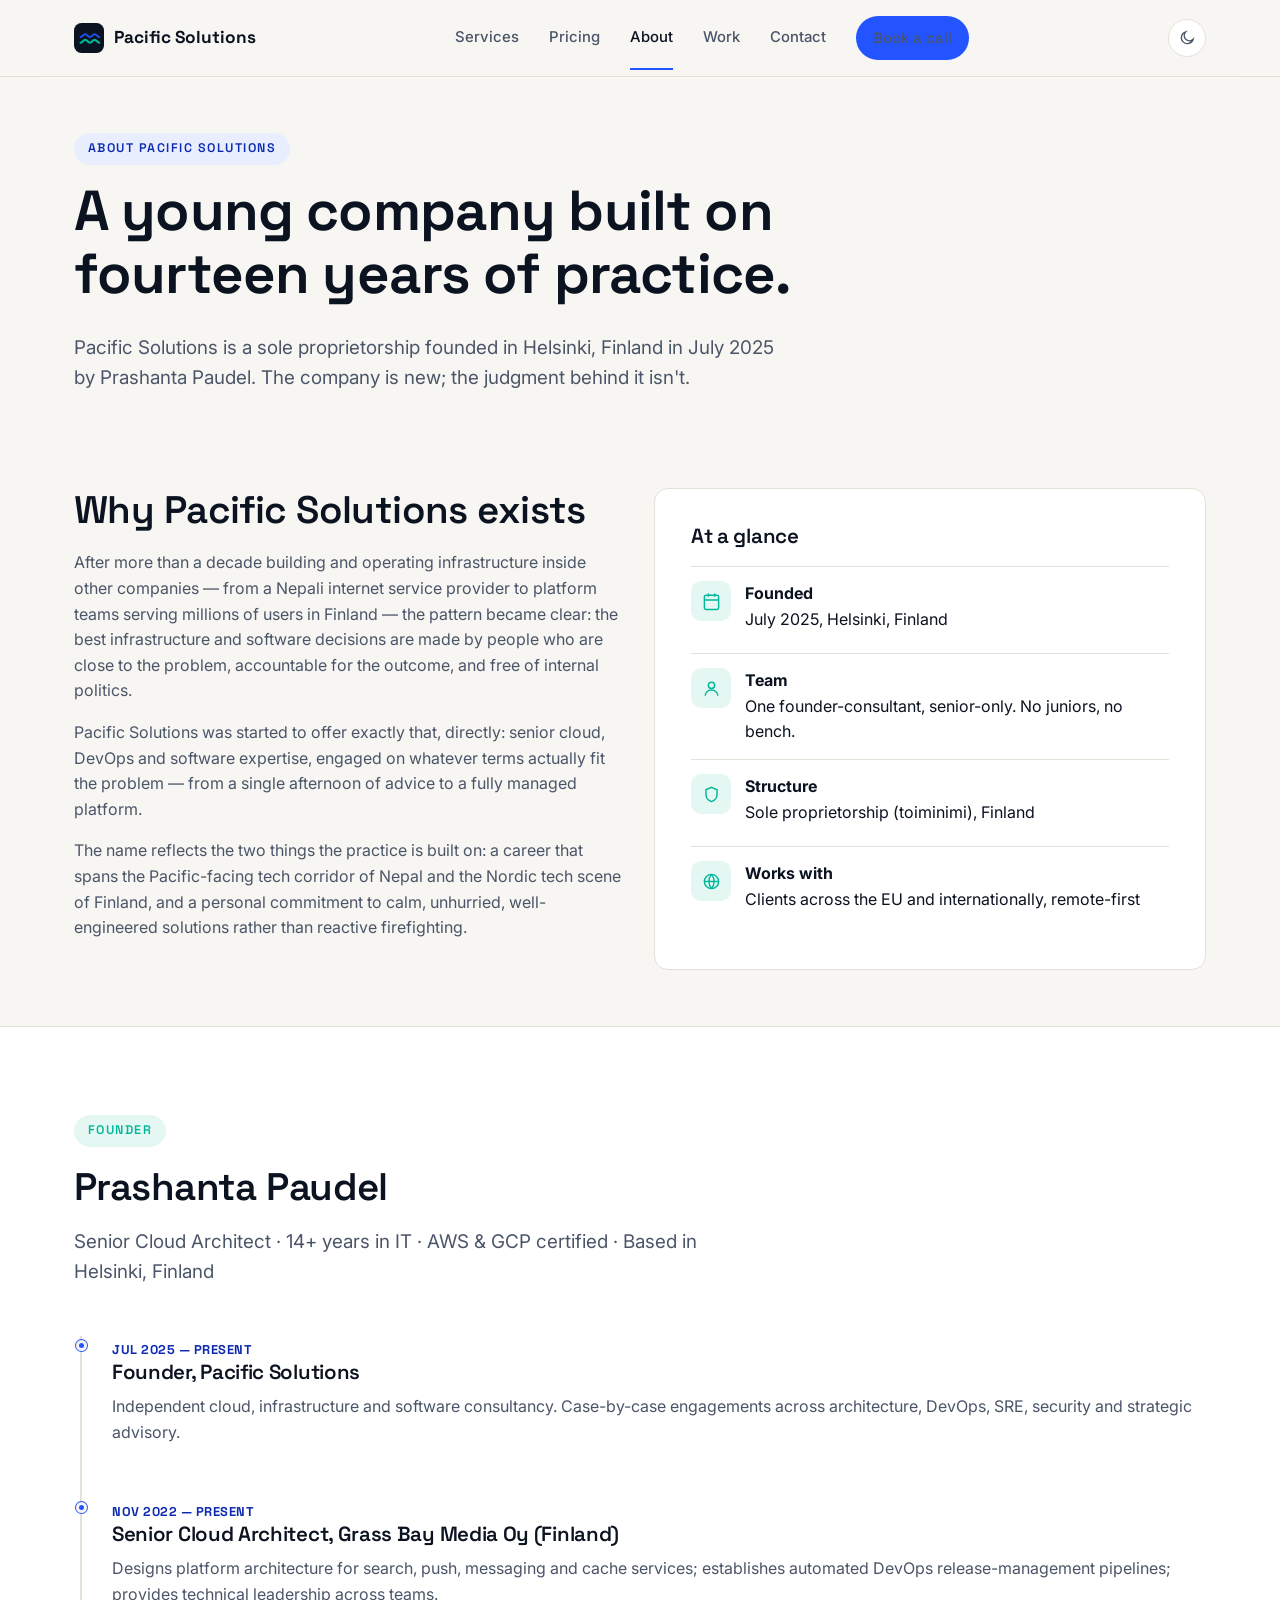
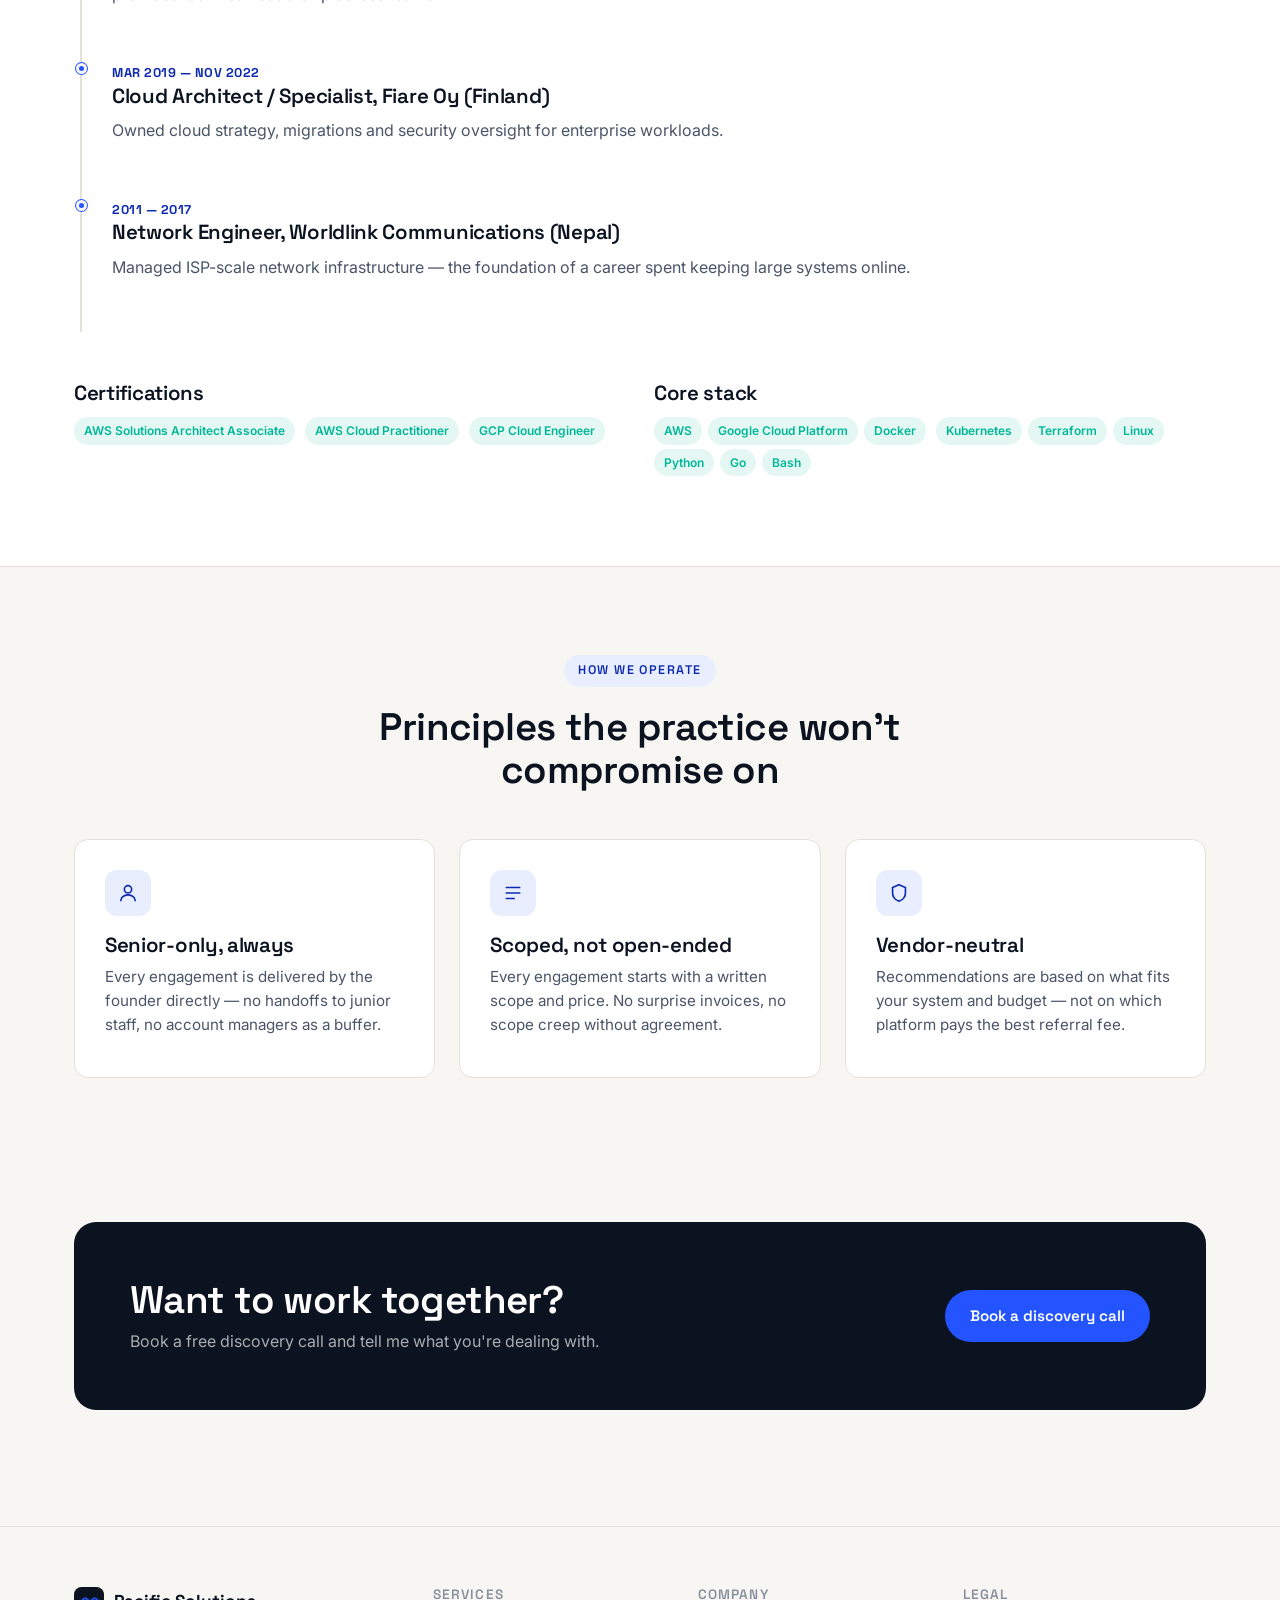
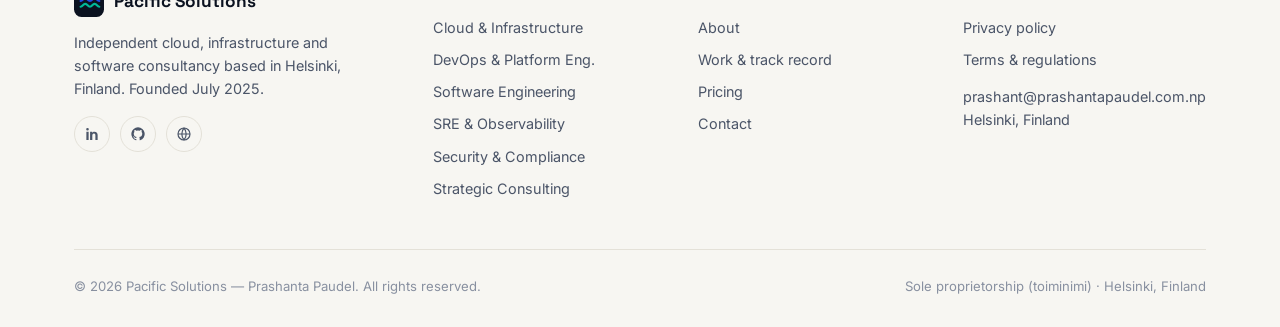
==== about.html @ 5c93bbb2 "Initial commit: Pacific Solutions consulting website Static site for Pacific Solutions (cloud, infra" ====
<!doctype html>
<html lang="en">
<head>
<meta charset="UTF-8">
<meta name="viewport" content="width=device-width, initial-scale=1, viewport-fit=cover">
<title>About — Pacific Solutions</title>
<meta name="description" content="Pacific Solutions is a Helsinki-based cloud, infrastructure and software consultancy founded in July 2025 by Prashanta Paudel, a Senior Cloud Architect with 14+ years of experience.">
<link rel="icon" type="image/svg+xml" href="assets/favicon.svg">
<link rel="preconnect" href="https://fonts.googleapis.com">
<link rel="preconnect" href="https://fonts.gstatic.com" crossorigin>
<link href="https://fonts.googleapis.com/css2?family=Space+Grotesk:wght@500;600;700&family=Inter:wght@400;500;600;700&display=swap" rel="stylesheet">
<link rel="stylesheet" href="css/style.css">
</head>
<body>

<header class="site">
  <nav class="nav">
    <a href="index.html" class="brand">
      <svg viewBox="0 0 32 32" fill="none"><rect width="32" height="32" rx="8" fill="#0B1220"/><path d="M7 21c2.5 0 2.5-3 5-3s2.5 3 5 3 2.5-3 5-3 2.5 3 5 3" stroke="#00B899" stroke-width="2.2" fill="none" stroke-linecap="round"/><path d="M7 15c2.5 0 2.5-3 5-3s2.5 3 5 3 2.5-3 5-3 2.5 3 5 3" stroke="#2454FF" stroke-width="2.2" fill="none" stroke-linecap="round" opacity="0.9"/></svg>
      Pacific Solutions
    </a>
    <div class="nav-links" id="navLinks">
      <a href="services.html">Services</a>
      <a href="pricing.html">Pricing</a>
      <a href="about.html" class="active">About</a>
      <a href="work.html">Work</a>
      <a href="contact.html">Contact</a>
      <a href="contact.html" class="btn btn-accent btn-sm">Book a call</a>
    </div>
    <div class="nav-right">
      <button class="theme-toggle" aria-label="Toggle theme"></button>
      <button class="menu-btn" aria-label="Open menu"><svg viewBox="0 0 24 24" fill="none" stroke="currentColor" stroke-width="2"><path d="M3 6h18M3 12h18M3 18h18"/></svg></button>
    </div>
  </nav>
</header>

<main>
  <section class="page-hero">
    <div class="container">
      <span class="eyebrow">About Pacific Solutions</span>
      <h1 style="max-width:20ch;">A young company built on fourteen years of practice.</h1>
      <p class="lede">Pacific Solutions is a sole proprietorship founded in Helsinki, Finland in July 2025 by Prashanta Paudel. The company is new; the judgment behind it isn't.</p>
    </div>
  </section>

  <section class="tight">
    <div class="container grid-2">
      <div class="reveal">
        <h2>Why Pacific Solutions exists</h2>
        <p>After more than a decade building and operating infrastructure inside other companies — from a Nepali internet service provider to platform teams serving millions of users in Finland — the pattern became clear: the best infrastructure and software decisions are made by people who are close to the problem, accountable for the outcome, and free of internal politics.</p>
        <p>Pacific Solutions was started to offer exactly that, directly: senior cloud, DevOps and software expertise, engaged on whatever terms actually fit the problem — from a single afternoon of advice to a fully managed platform.</p>
        <p>The name reflects the two things the practice is built on: a career that spans the Pacific-facing tech corridor of Nepal and the Nordic tech scene of Finland, and a personal commitment to calm, unhurried, well-engineered solutions rather than reactive firefighting.</p>
      </div>
      <div class="reveal">
        <div class="card" style="padding:36px;">
          <h3 style="margin-bottom:18px;">At a glance</h3>
          <div class="contact-row">
            <div class="icon"><svg viewBox="0 0 24 24" fill="none" stroke="currentColor" stroke-width="1.8"><rect x="3" y="4" width="18" height="18" rx="2"/><path d="M16 2v4M8 2v4M3 10h18"/></svg></div>
            <div><strong style="color:var(--ink);">Founded</strong><br>July 2025, Helsinki, Finland</div>
          </div>
          <div class="contact-row">
            <div class="icon"><svg viewBox="0 0 24 24" fill="none" stroke="currentColor" stroke-width="1.8"><circle cx="12" cy="8" r="4"/><path d="M4 21c0-4 3.6-7 8-7s8 3 8 7"/></svg></div>
            <div><strong style="color:var(--ink);">Team</strong><br>One founder-consultant, senior-only. No juniors, no bench.</div>
          </div>
          <div class="contact-row">
            <div class="icon"><svg viewBox="0 0 24 24" fill="none" stroke="currentColor" stroke-width="1.8"><path d="M12 3l7 3v6c0 4.5-3 7.5-7 9-4-1.5-7-4.5-7-9V6l7-3Z"/></svg></div>
            <div><strong style="color:var(--ink);">Structure</strong><br>Sole proprietorship (toiminimi), Finland</div>
          </div>
          <div class="contact-row">
            <div class="icon"><svg viewBox="0 0 24 24" fill="none" stroke="currentColor" stroke-width="1.8"><circle cx="12" cy="12" r="9"/><path d="M3 12h18M12 3a14 14 0 0 1 0 18M12 3a14 14 0 0 0 0 18"/></svg></div>
            <div><strong style="color:var(--ink);">Works with</strong><br>Clients across the EU and internationally, remote-first</div>
          </div>
        </div>
      </div>
    </div>
  </section>

  <section style="background:var(--bg-alt); border-top:1px solid var(--border); border-bottom:1px solid var(--border);">
    <div class="container">
      <div class="section-head reveal">
        <span class="eyebrow teal">Founder</span>
        <h2>Prashanta Paudel</h2>
        <p class="lede">Senior Cloud Architect · 14+ years in IT · AWS &amp; GCP certified · Based in Helsinki, Finland</p>
      </div>
      <div class="timeline reveal">
        <div class="item">
          <span class="date">JUL 2025 — PRESENT</span>
          <h3>Founder, Pacific Solutions</h3>
          <p>Independent cloud, infrastructure and software consultancy. Case-by-case engagements across architecture, DevOps, SRE, security and strategic advisory.</p>
        </div>
        <div class="item">
          <span class="date">NOV 2022 — PRESENT</span>
          <h3>Senior Cloud Architect, Grass Bay Media Oy (Finland)</h3>
          <p>Designs platform architecture for search, push, messaging and cache services; establishes automated DevOps release-management pipelines; provides technical leadership across teams.</p>
        </div>
        <div class="item">
          <span class="date">MAR 2019 — NOV 2022</span>
          <h3>Cloud Architect / Specialist, Fiare Oy (Finland)</h3>
          <p>Owned cloud strategy, migrations and security oversight for enterprise workloads.</p>
        </div>
        <div class="item">
          <span class="date">2011 — 2017</span>
          <h3>Network Engineer, Worldlink Communications (Nepal)</h3>
          <p>Managed ISP-scale network infrastructure — the foundation of a career spent keeping large systems online.</p>
        </div>
      </div>

      <div class="grid-2 reveal" style="margin-top:50px; align-items:start;">
        <div>
          <h3>Certifications</h3>
          <div class="tag">AWS Solutions Architect Associate</div>
          <div class="tag">AWS Cloud Practitioner</div>
          <div class="tag">GCP Cloud Engineer</div>
        </div>
        <div>
          <h3>Core stack</h3>
          <div class="tag">AWS</div><div class="tag">Google Cloud Platform</div><div class="tag">Docker</div>
          <div class="tag">Kubernetes</div><div class="tag">Terraform</div><div class="tag">Linux</div>
          <div class="tag">Python</div><div class="tag">Go</div><div class="tag">Bash</div>
        </div>
      </div>
    </div>
  </section>

  <section>
    <div class="container">
      <div class="section-head center reveal" style="margin-left:auto; margin-right:auto;">
        <span class="eyebrow">How we operate</span>
        <h2>Principles the practice won't compromise on</h2>
      </div>
      <div class="grid-3">
        <div class="card reveal">
          <div class="icon"><svg viewBox="0 0 24 24" fill="none" stroke="currentColor" stroke-width="1.8"><circle cx="12" cy="8" r="4"/><path d="M4 21c0-4 3.6-7 8-7s8 3 8 7"/></svg></div>
          <h3>Senior-only, always</h3>
          <p>Every engagement is delivered by the founder directly — no handoffs to junior staff, no account managers as a buffer.</p>
        </div>
        <div class="card reveal">
          <div class="icon"><svg viewBox="0 0 24 24" fill="none" stroke="currentColor" stroke-width="1.8"><path d="M4 12h16M4 6h16M4 18h10"/></svg></div>
          <h3>Scoped, not open-ended</h3>
          <p>Every engagement starts with a written scope and price. No surprise invoices, no scope creep without agreement.</p>
        </div>
        <div class="card reveal">
          <div class="icon"><svg viewBox="0 0 24 24" fill="none" stroke="currentColor" stroke-width="1.8"><path d="M12 3l7 3v6c0 4.5-3 7.5-7 9-4-1.5-7-4.5-7-9V6l7-3Z"/></svg></div>
          <h3>Vendor-neutral</h3>
          <p>Recommendations are based on what fits your system and budget — not on which platform pays the best referral fee.</p>
        </div>
      </div>
    </div>
  </section>

  <section class="tight">
    <div class="container">
      <div class="cta-band reveal">
        <div>
          <h2>Want to work together?</h2>
          <p>Book a free discovery call and tell me what you're dealing with.</p>
        </div>
        <a href="contact.html" class="btn btn-accent">Book a discovery call</a>
      </div>
    </div>
  </section>
</main>

<footer class="site">
  <div class="container">
    <div class="footer-grid">
      <div>
        <div class="brand">
          <svg viewBox="0 0 32 32" fill="none"><rect width="32" height="32" rx="8" fill="#0B1220"/><path d="M7 21c2.5 0 2.5-3 5-3s2.5 3 5 3 2.5-3 5-3 2.5 3 5 3" stroke="#00B899" stroke-width="2.2" fill="none" stroke-linecap="round"/><path d="M7 15c2.5 0 2.5-3 5-3s2.5 3 5 3 2.5-3 5-3 2.5 3 5 3" stroke="#2454FF" stroke-width="2.2" fill="none" stroke-linecap="round" opacity="0.9"/></svg>
          Pacific Solutions
        </div>
        <p style="margin-top:14px; max-width:300px;">Independent cloud, infrastructure and software consultancy based in Helsinki, Finland. Founded July 2025.</p>
        <div class="socials" style="margin-top:16px;">
          <a href="https://www.linkedin.com/in/prashantapaudel" target="_blank" rel="noopener" aria-label="LinkedIn"><svg viewBox="0 0 24 24" fill="currentColor"><path d="M6.94 8.5H3.56V21h3.38V8.5ZM5.25 3a1.96 1.96 0 1 0 0 3.92A1.96 1.96 0 0 0 5.25 3ZM20.44 21h-3.37v-6.4c0-1.53-.03-3.49-2.13-3.49-2.13 0-2.46 1.66-2.46 3.38V21H9.11V8.5h3.24v1.71h.05c.45-.85 1.55-1.75 3.2-1.75 3.42 0 4.85 2.25 4.85 5.15V21Z"/></svg></a>
          <a href="https://github.com/pacificpaudel" target="_blank" rel="noopener" aria-label="GitHub"><svg viewBox="0 0 24 24" fill="currentColor"><path d="M12 2a10 10 0 0 0-3.16 19.5c.5.1.68-.22.68-.48v-1.7c-2.78.6-3.37-1.34-3.37-1.34-.46-1.15-1.11-1.46-1.11-1.46-.9-.62.07-.6.07-.6 1 .07 1.53 1.03 1.53 1.03.9 1.52 2.34 1.08 2.91.83.09-.65.35-1.08.63-1.33-2.22-.25-4.56-1.11-4.56-4.94 0-1.09.39-1.98 1.03-2.68-.1-.25-.45-1.27.1-2.65 0 0 .84-.27 2.75 1.02a9.5 9.5 0 0 1 5 0c1.91-1.3 2.75-1.02 2.75-1.02.55 1.38.2 2.4.1 2.65.64.7 1.03 1.59 1.03 2.68 0 3.84-2.34 4.68-4.57 4.93.36.31.68.92.68 1.85v2.74c0 .27.18.58.69.48A10 10 0 0 0 12 2Z"/></svg></a>
          <a href="https://prashantapaudel.com.np" target="_blank" rel="noopener" aria-label="Personal website"><svg viewBox="0 0 24 24" fill="none" stroke="currentColor" stroke-width="1.8"><circle cx="12" cy="12" r="9"/><path d="M3 12h18M12 3a14 14 0 0 1 0 18M12 3a14 14 0 0 0 0 18"/></svg></a>
        </div>
      </div>
      <div>
        <h4>Services</h4>
        <a href="services.html#cloud-infrastructure">Cloud &amp; Infrastructure</a>
        <a href="services.html#devops-platform">DevOps &amp; Platform Eng.</a>
        <a href="services.html#software-engineering">Software Engineering</a>
        <a href="services.html#sre-observability">SRE &amp; Observability</a>
        <a href="services.html#security-compliance">Security &amp; Compliance</a>
        <a href="services.html#strategic-consulting">Strategic Consulting</a>
      </div>
      <div>
        <h4>Company</h4>
        <a href="about.html">About</a>
        <a href="work.html">Work &amp; track record</a>
        <a href="pricing.html">Pricing</a>
        <a href="contact.html">Contact</a>
      </div>
      <div>
        <h4>Legal</h4>
        <a href="privacy.html">Privacy policy</a>
        <a href="terms.html">Terms &amp; regulations</a>
        <p style="margin-top:14px;">prashant@prashantapaudel.com.np<br>Helsinki, Finland</p>
      </div>
    </div>
    <div class="footer-bottom">
      <p>© <span data-year></span> Pacific Solutions — Prashanta Paudel. All rights reserved.</p>
      <p>Sole proprietorship (toiminimi) · Helsinki, Finland</p>
    </div>
  </div>
</footer>

<script src="js/main.js"></script>
</body>
</html>
---- css/style.css ----
/* ==========================================================================
   Pacific Solutions — Design System
   ========================================================================== */

:root{
  --bg: #F7F6F2;
  --bg-alt: #FFFFFF;
  --bg-raised: #FFFFFF;
  --ink: #0B1220;
  --ink-soft: #4B5568;
  --ink-faint: #8890A0;
  --border: #E4E1D8;
  --accent: #2454FF;
  --accent-ink: #0E2BB0;
  --accent-2: #00B899;
  --accent-2-soft: #E4F7F2;
  --accent-soft: #E9EEFF;
  --warn-soft: #FFF4E5;
  --warn: #B4650A;
  --shadow: 0 1px 2px rgba(11,18,32,0.04), 0 8px 24px rgba(11,18,32,0.06);
  --shadow-lg: 0 4px 12px rgba(11,18,32,0.06), 0 24px 48px rgba(11,18,32,0.10);
  --radius-s: 8px;
  --radius-m: 14px;
  --radius-l: 22px;
  --maxw: 1180px;
  --font-display: 'Space Grotesk', 'Inter', system-ui, sans-serif;
  --font-body: 'Inter', system-ui, -apple-system, sans-serif;
  color-scheme: light;
}

@media (prefers-color-scheme: dark){
  :root:not([data-theme="light"]){
    --bg: #0A0D14;
    --bg-alt: #10141D;
    --bg-raised: #131826;
    --ink: #F3F4F6;
    --ink-soft: #A6ADBB;
    --ink-faint: #6C7383;
    --border: #232939;
    --accent: #6C8CFF;
    --accent-ink: #DCE4FF;
    --accent-2: #2FE0BE;
    --accent-2-soft: #0F2A26;
    --accent-soft: #16203F;
    --warn-soft: #2B2213;
    --warn: #E3A854;
    --shadow: 0 1px 2px rgba(0,0,0,0.3), 0 8px 24px rgba(0,0,0,0.35);
    --shadow-lg: 0 4px 16px rgba(0,0,0,0.35), 0 24px 60px rgba(0,0,0,0.5);
    color-scheme: dark;
  }
}
:root[data-theme="dark"]{
  --bg: #0A0D14;
  --bg-alt: #10141D;
  --bg-raised: #131826;
  --ink: #F3F4F6;
  --ink-soft: #A6ADBB;
  --ink-faint: #6C7383;
  --border: #232939;
  --accent: #6C8CFF;
  --accent-ink: #DCE4FF;
  --accent-2: #2FE0BE;
  --accent-2-soft: #0F2A26;
  --accent-soft: #16203F;
  --warn-soft: #2B2213;
  --warn: #E3A854;
  --shadow: 0 1px 2px rgba(0,0,0,0.3), 0 8px 24px rgba(0,0,0,0.35);
  --shadow-lg: 0 4px 16px rgba(0,0,0,0.35), 0 24px 60px rgba(0,0,0,0.5);
  color-scheme: dark;
}

*, *::before, *::after{ box-sizing: border-box; }
html{ scroll-behavior: smooth; }
body{
  margin:0;
  background: var(--bg);
  color: var(--ink);
  font-family: var(--font-body);
  font-size: 16px;
  line-height: 1.6;
  -webkit-font-smoothing: antialiased;
  transition: background .25s ease, color .25s ease;
}
img{ max-width:100%; display:block; }
[hidden]{ display:none !important; }
a{ color: inherit; text-decoration:none; }
h1,h2,h3,h4{
  font-family: var(--font-display);
  font-weight: 600;
  line-height: 1.12;
  letter-spacing: -0.015em;
  margin: 0 0 .5em;
}
h1{ font-size: clamp(2.4rem, 4.4vw, 4.2rem); font-weight: 650; }
h2{ font-size: clamp(1.8rem, 3vw, 2.6rem); }
h3{ font-size: 1.28rem; }
p{ margin: 0 0 1em; color: var(--ink-soft); }
.lede{ font-size: 1.18rem; color: var(--ink-soft); max-width: 60ch; }
.container{ max-width: var(--maxw); margin: 0 auto; padding: 0 24px; }
section{ padding: 88px 0; }
section.tight{ padding: 56px 0; }
.eyebrow{
  display:inline-flex; align-items:center; gap:8px;
  font-family: var(--font-display);
  font-size: .78rem; font-weight:600; letter-spacing:.12em; text-transform:uppercase;
  color: var(--accent-ink); background: var(--accent-soft);
  padding: 6px 14px; border-radius: 999px; margin-bottom: 18px;
}
.eyebrow.teal{ color: var(--accent-2); background: var(--accent-2-soft); }
::selection{ background: var(--accent); color:#fff; }

/* ---------- Buttons ---------- */
.btn{
  display:inline-flex; align-items:center; justify-content:center; gap:8px;
  font-family: var(--font-display); font-weight:600; font-size: .95rem;
  padding: 13px 24px; border-radius: 999px; border: 1px solid transparent;
  cursor:pointer; transition: transform .15s ease, box-shadow .15s ease, background .15s ease, border-color .15s ease;
  white-space: nowrap;
}
.btn:active{ transform: translateY(1px); }
.btn-primary{ background: var(--ink); color: var(--bg); }
.btn-primary:hover{ box-shadow: var(--shadow-lg); transform: translateY(-1px); }
.btn-accent{ background: var(--accent); color:#fff; }
.btn-accent:hover{ box-shadow: 0 10px 30px rgba(36,84,255,.35); transform: translateY(-1px); }
.btn-outline{ background: transparent; color: var(--ink); border-color: var(--border); }
.btn-outline:hover{ border-color: var(--ink); }
.btn-ghost{ background: transparent; color: var(--ink-soft); padding: 13px 10px; }
.btn-ghost:hover{ color: var(--ink); }
.btn-sm{ padding: 9px 16px; font-size: .85rem; }
.btn-block{ width:100%; }

/* ---------- Header ---------- */
header.site{
  position: sticky; top:0; z-index: 100;
  background: color-mix(in srgb, var(--bg) 82%, transparent);
  backdrop-filter: blur(14px); -webkit-backdrop-filter: blur(14px);
  border-bottom: 1px solid var(--border);
}
.nav{
  display:flex; align-items:center; justify-content:space-between;
  padding: 16px 24px; max-width: var(--maxw); margin:0 auto;
}
.brand{ display:flex; align-items:center; gap:10px; font-family: var(--font-display); font-weight:700; font-size:1.08rem; }
.brand svg{ width:30px; height:30px; }
.nav-links{ display:flex; align-items:center; gap:30px; }
.nav-links a{ font-size:.93rem; color: var(--ink-soft); font-weight:500; position:relative; }
.nav-links a:hover, .nav-links a.active{ color: var(--ink); }
.nav-links a.active::after{
  content:""; position:absolute; left:0; right:0; bottom:-20px; height:2px; background: var(--accent);
}
.nav-right{ display:flex; align-items:center; gap:10px; }
.theme-toggle{
  width:38px; height:38px; border-radius:50%; border:1px solid var(--border); background: var(--bg-alt);
  display:flex; align-items:center; justify-content:center; cursor:pointer; color: var(--ink-soft);
}
.theme-toggle svg{ width:17px; height:17px; }
.menu-btn{ display:none; width:38px; height:38px; border-radius:50%; border:1px solid var(--border); background: var(--bg-alt); cursor:pointer; align-items:center; justify-content:center; }
.menu-btn svg{ width:18px; height:18px; }

@media (max-width: 880px){
  .nav-links{
    position:fixed; inset: 68px 16px auto 16px; flex-direction:column; align-items:flex-start; gap:4px;
    background: var(--bg-raised); border:1px solid var(--border); border-radius: var(--radius-m);
    padding: 14px; box-shadow: var(--shadow-lg);
    transform: translateY(-12px); opacity:0; pointer-events:none; transition: all .2s ease;
  }
  .nav-links.open{ transform:none; opacity:1; pointer-events:auto; }
  .nav-links a{ padding:10px 8px; width:100%; }
  .nav-links a.active::after{ display:none; }
  .nav-links .btn{ margin-top:6px; width:100%; }
  .menu-btn{ display:flex; }
}

/* ---------- Hero ---------- */
.hero{ padding: 76px 0 40px; position:relative; overflow:hidden; }
.hero-grid{ display:grid; grid-template-columns: 1.15fr .85fr; gap: 48px; align-items:center; }
.hero h1{ margin-bottom: .4em; }
.hero .actions{ display:flex; gap:14px; margin: 32px 0 8px; flex-wrap:wrap; }
.hero-visual{
  border-radius: var(--radius-l); border:1px solid var(--border); background: var(--bg-alt);
  box-shadow: var(--shadow-lg); padding: 22px; position:relative;
}
.stat-strip{
  display:flex; flex-wrap:wrap; gap: 36px; margin-top: 52px; padding-top: 32px; border-top:1px solid var(--border);
}
.stat b{ display:block; font-family: var(--font-display); font-size:1.7rem; }
.stat span{ font-size:.85rem; color: var(--ink-faint); }

/* ---------- Grids & Cards ---------- */
.grid-2{ display:grid; grid-template-columns: 1fr 1fr; gap: 28px; }
.grid-3{ display:grid; grid-template-columns: repeat(3,1fr); gap: 24px; }
.grid-6{ display:grid; grid-template-columns: repeat(6,1fr); gap: 16px; }
@media (max-width: 980px){ .grid-3{ grid-template-columns: repeat(2,1fr); } .grid-6{ grid-template-columns: repeat(3,1fr); } .hero-grid{ grid-template-columns:1fr; } .grid-2{ grid-template-columns:1fr; } }
@media (max-width: 620px){ .grid-3{ grid-template-columns: 1fr; } .grid-6{ grid-template-columns: repeat(2,1fr); } }

.card{
  background: var(--bg-alt); border:1px solid var(--border); border-radius: var(--radius-m);
  padding: 30px; transition: transform .18s ease, box-shadow .18s ease, border-color .18s ease;
}
.card:hover{ transform: translateY(-3px); box-shadow: var(--shadow-lg); border-color: transparent; }
.card .icon{
  width:46px; height:46px; border-radius: 12px; background: var(--accent-soft); color: var(--accent-ink);
  display:flex; align-items:center; justify-content:center; margin-bottom: 18px;
}
.card .icon svg{ width:22px; height:22px; }
.card h3{ margin-bottom:.4em; }
.card p{ font-size: .95rem; margin-bottom: .6em; }
.card a.more{ font-size:.85rem; font-weight:600; color: var(--accent-ink); display:inline-flex; gap:6px; align-items:center; }

.tag{
  display:inline-block; font-size:.75rem; font-weight:600; padding:4px 10px; border-radius:999px;
  background: var(--accent-2-soft); color: var(--accent-2); margin: 2px 6px 2px 0;
}

/* ---------- Section header ---------- */
.section-head{ max-width: 680px; margin-bottom: 48px; }
.section-head.center{ margin-left:auto; margin-right:auto; text-align:center; }

/* ---------- Logos / trust strip ---------- */
.trust-strip{ display:flex; flex-wrap:wrap; gap: 14px 34px; align-items:center; opacity:.85; }
.trust-strip span{ font-family: var(--font-display); font-weight:600; font-size:.95rem; color: var(--ink-faint); }

/* ---------- Process / timeline ---------- */
.process{ display:grid; grid-template-columns: repeat(4,1fr); gap:20px; }
@media (max-width: 980px){ .process{ grid-template-columns: repeat(2,1fr); } }
@media (max-width: 620px){ .process{ grid-template-columns: 1fr; } }
.process .step{ border-top: 2px solid var(--border); padding-top:18px; }
.process .num{ font-family: var(--font-display); color: var(--ink-faint); font-size:.85rem; }

.timeline{ border-left: 2px solid var(--border); margin-left: 6px; padding-left: 30px; }
.timeline .item{ position:relative; padding-bottom: 36px; }
.timeline .item::before{
  content:""; position:absolute; left:-36px; top:4px; width:11px; height:11px; border-radius:50%;
  background: var(--accent); border: 3px solid var(--bg);
  box-shadow: 0 0 0 1px var(--accent);
}
.timeline .date{ font-family: var(--font-display); font-size:.8rem; color: var(--accent-ink); font-weight:700; letter-spacing:.04em; }

/* ---------- Pricing ---------- */
.pricing-block{ border:1px solid var(--border); border-radius: var(--radius-l); padding: 34px; background: var(--bg-alt); margin-bottom: 26px; }
.pricing-block .head{ display:flex; justify-content:space-between; align-items:flex-start; gap:20px; flex-wrap:wrap; margin-bottom: 22px; }
.tiers{ display:grid; grid-template-columns: repeat(3,1fr); gap: 18px; }
@media (max-width: 900px){ .tiers{ grid-template-columns:1fr; } }
.tier{ border:1px solid var(--border); border-radius: var(--radius-m); padding: 22px; background: var(--bg); }
.tier.featured{ border-color: var(--accent); box-shadow: 0 0 0 3px var(--accent-soft); position:relative; }
.tier .badge{ position:absolute; top:-12px; right:18px; background: var(--accent); color:#fff; font-size:.7rem; font-weight:700; padding:4px 10px; border-radius:999px; letter-spacing:.04em; }
.tier .price{ font-family: var(--font-display); font-size: 1.7rem; font-weight:700; margin: 8px 0 2px; }
.tier .price small{ font-size:.85rem; font-weight:500; color: var(--ink-faint); }
.tier ul{ list-style:none; padding:0; margin: 14px 0 0; font-size: .88rem; }
.tier li{ padding: 7px 0; border-top: 1px dashed var(--border); color: var(--ink-soft); display:flex; gap:8px; }
.tier li:first-child{ border-top:none; }
.tier li svg{ width:15px; height:15px; flex:none; margin-top:3px; color: var(--accent-2); }

.pricing-note{
  border: 1px dashed var(--border); border-radius: var(--radius-m); padding: 20px 24px;
  background: var(--accent-soft); color: var(--ink); font-size:.92rem;
}

/* ---------- Testimonials / quote ---------- */
.quote{ font-family: var(--font-display); font-size: clamp(1.2rem,2.2vw,1.6rem); font-weight:500; line-height:1.4; }
.quote cite{ display:block; font-family: var(--font-body); font-style:normal; font-size:.85rem; color: var(--ink-faint); margin-top: 16px; }

/* ---------- CTA band ---------- */
.cta-band{
  border-radius: var(--radius-l); background: var(--ink); color: var(--bg);
  padding: 56px; display:flex; justify-content:space-between; align-items:center; gap:30px; flex-wrap:wrap;
}
.cta-band h2{ color:#fff; margin-bottom:.2em; }
.cta-band p{ color: rgba(255,255,255,.65); margin:0; }

/* ---------- Forms ---------- */
.form-grid{ display:grid; grid-template-columns: 1fr 1fr; gap: 18px; }
@media (max-width:700px){ .form-grid{ grid-template-columns:1fr; } }
.field{ display:flex; flex-direction:column; gap:7px; margin-bottom:18px; }
.field.full{ grid-column: 1 / -1; }
.field label{ font-size:.83rem; font-weight:600; color: var(--ink-soft); }
.field input, .field select, .field textarea{
  font-family: var(--font-body); font-size:.95rem; padding: 12px 14px; border-radius: 10px;
  border:1px solid var(--border); background: var(--bg-alt); color: var(--ink); outline:none;
}
.field input:focus, .field select:focus, .field textarea:focus{ border-color: var(--accent); box-shadow: 0 0 0 3px var(--accent-soft); }
.field textarea{ resize: vertical; min-height: 120px; }
.form-note{ font-size:.8rem; color: var(--ink-faint); }

.contact-panel{ background: var(--bg-alt); border:1px solid var(--border); border-radius: var(--radius-l); padding: 30px; }
.contact-row{ display:flex; gap:14px; align-items:flex-start; padding: 14px 0; border-top:1px solid var(--border); }
.contact-row:first-child{ border-top:none; padding-top:0; }
.contact-row .icon{ width:40px; height:40px; border-radius:10px; background: var(--accent-2-soft); color: var(--accent-2); display:flex; align-items:center; justify-content:center; flex:none; }
.contact-row .icon svg{ width:19px; height:19px; }

/* ---------- Legal pages ---------- */
.legal{ max-width: 800px; margin: 0 auto; }
.legal h2{ margin-top: 2em; font-size: 1.5rem; }
.legal h3{ margin-top: 1.4em; font-size: 1.1rem; }
.legal ul, .legal ol{ color: var(--ink-soft); padding-left: 22px; }
.legal li{ margin-bottom: .5em; }
.legal .updated{ color: var(--ink-faint); font-size:.85rem; }
.toc{ background: var(--bg-alt); border:1px solid var(--border); border-radius: var(--radius-m); padding: 22px 26px; margin: 28px 0 40px; }
.toc a{ display:block; padding: 5px 0; font-size:.92rem; color: var(--ink-soft); }
.toc a:hover{ color: var(--accent-ink); }
.callout{ border-left: 3px solid var(--accent); background: var(--accent-soft); border-radius: 0 var(--radius-s) var(--radius-s) 0; padding: 16px 20px; font-size:.92rem; margin: 20px 0; }
.callout.warn{ border-color: var(--warn); background: var(--warn-soft); }

/* ---------- Footer ---------- */
footer.site{ border-top: 1px solid var(--border); padding: 60px 0 30px; margin-top: 60px; }
.footer-grid{ display:grid; grid-template-columns: 1.4fr 1fr 1fr 1fr; gap: 30px; margin-bottom: 40px; }
@media (max-width: 780px){ .footer-grid{ grid-template-columns: 1fr 1fr; } }
.footer-grid h4{ font-family: var(--font-display); font-size:.85rem; text-transform:uppercase; letter-spacing:.08em; color: var(--ink-faint); margin-bottom: 14px; }
.footer-grid a, .footer-grid p{ display:block; font-size:.9rem; color: var(--ink-soft); margin-bottom: 9px; }
.footer-grid a:hover{ color: var(--ink); }
.footer-bottom{ display:flex; justify-content:space-between; align-items:center; padding-top: 26px; border-top:1px solid var(--border); flex-wrap:wrap; gap:12px; }
.footer-bottom p{ margin:0; font-size:.82rem; color: var(--ink-faint); }
.socials{ display:flex; gap:10px; }
.socials a{ width:36px; height:36px; border-radius:50%; border:1px solid var(--border); display:flex; align-items:center; justify-content:center; color: var(--ink-soft); }
.socials a:hover{ border-color: var(--ink); color: var(--ink); }
.socials svg{ width:16px; height:16px; }

/* ---------- Reveal animation ---------- */
.reveal{ opacity:0; transform: translateY(16px); transition: opacity .6s ease, transform .6s ease; }
.reveal.in{ opacity:1; transform:none; }

/* ---------- Page hero (inner pages) ---------- */
.page-hero{ padding: 56px 0 20px; }
.page-hero .eyebrow{ margin-bottom: 14px; }
.breadcrumb{ font-size:.85rem; color: var(--ink-faint); margin-bottom: 18px; }
.breadcrumb a:hover{ color: var(--ink); }

hr.split{ border:none; border-top:1px solid var(--border); margin: 60px 0; }
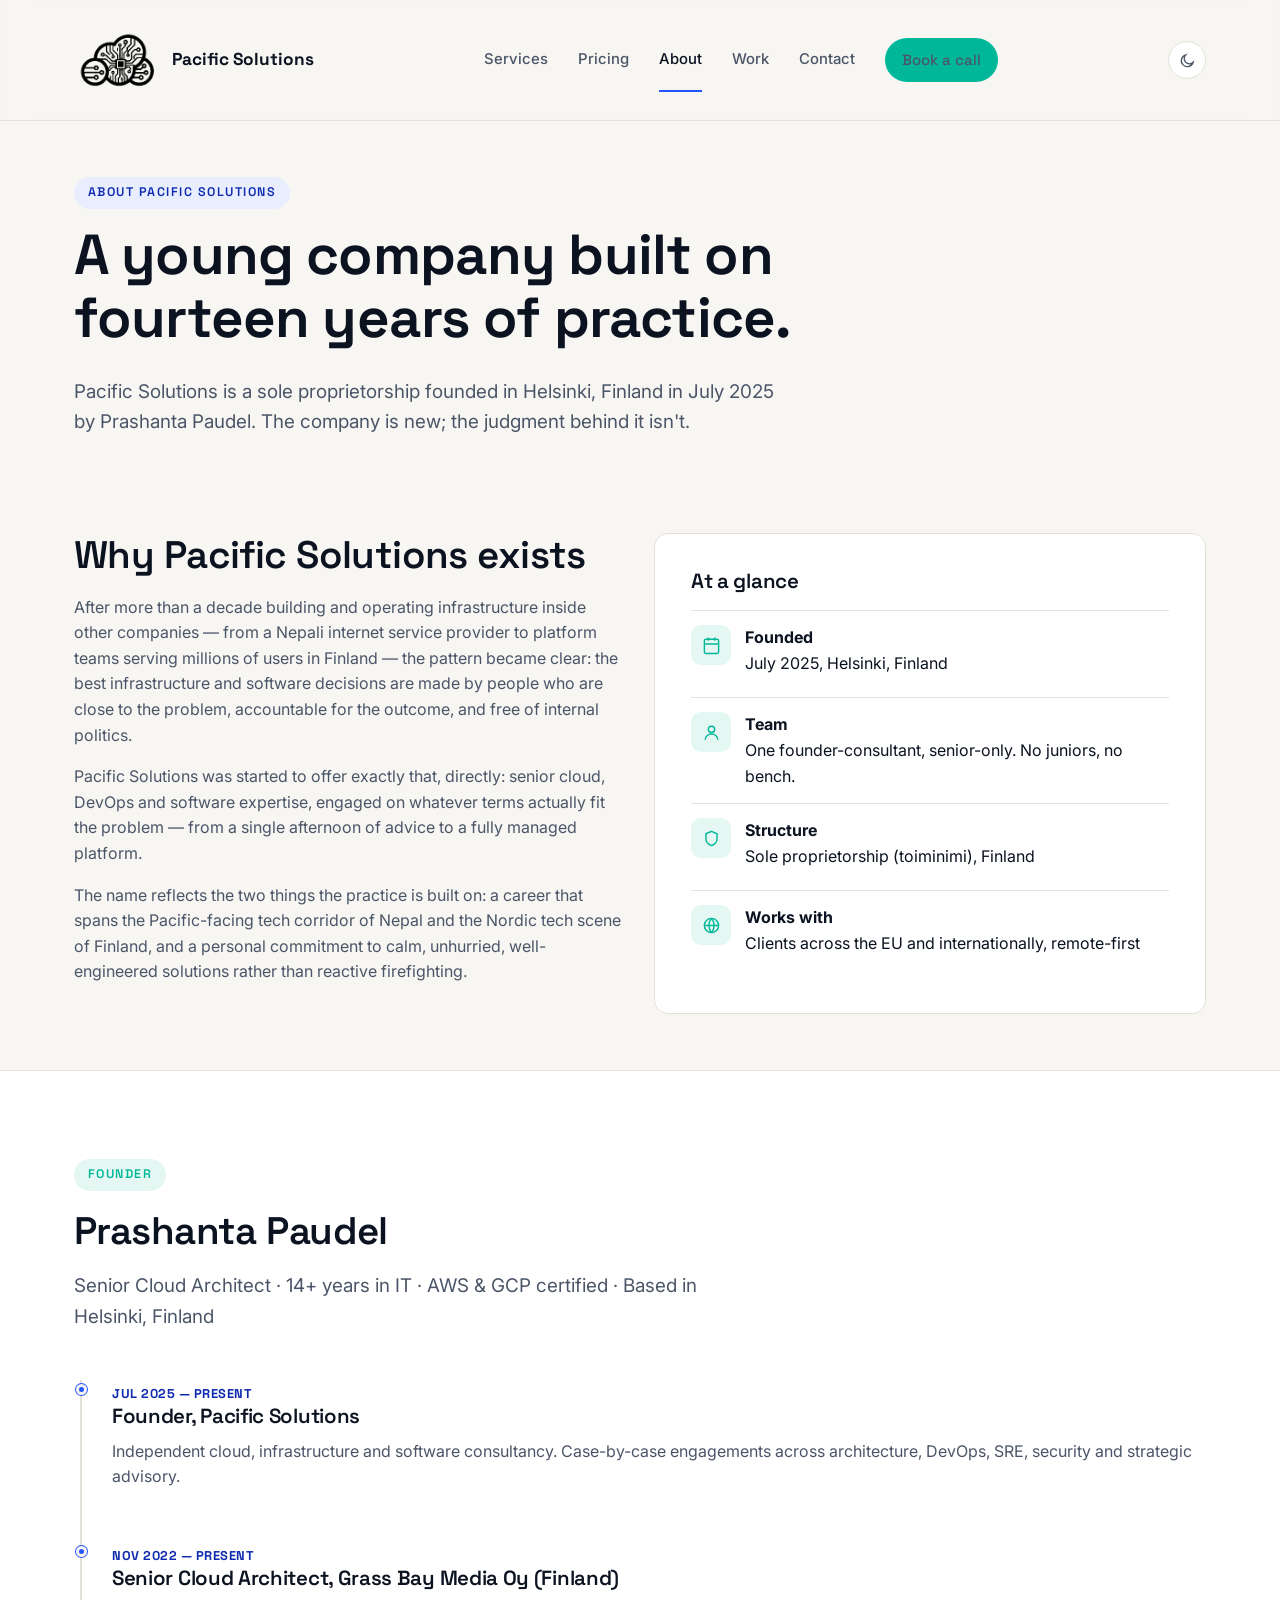
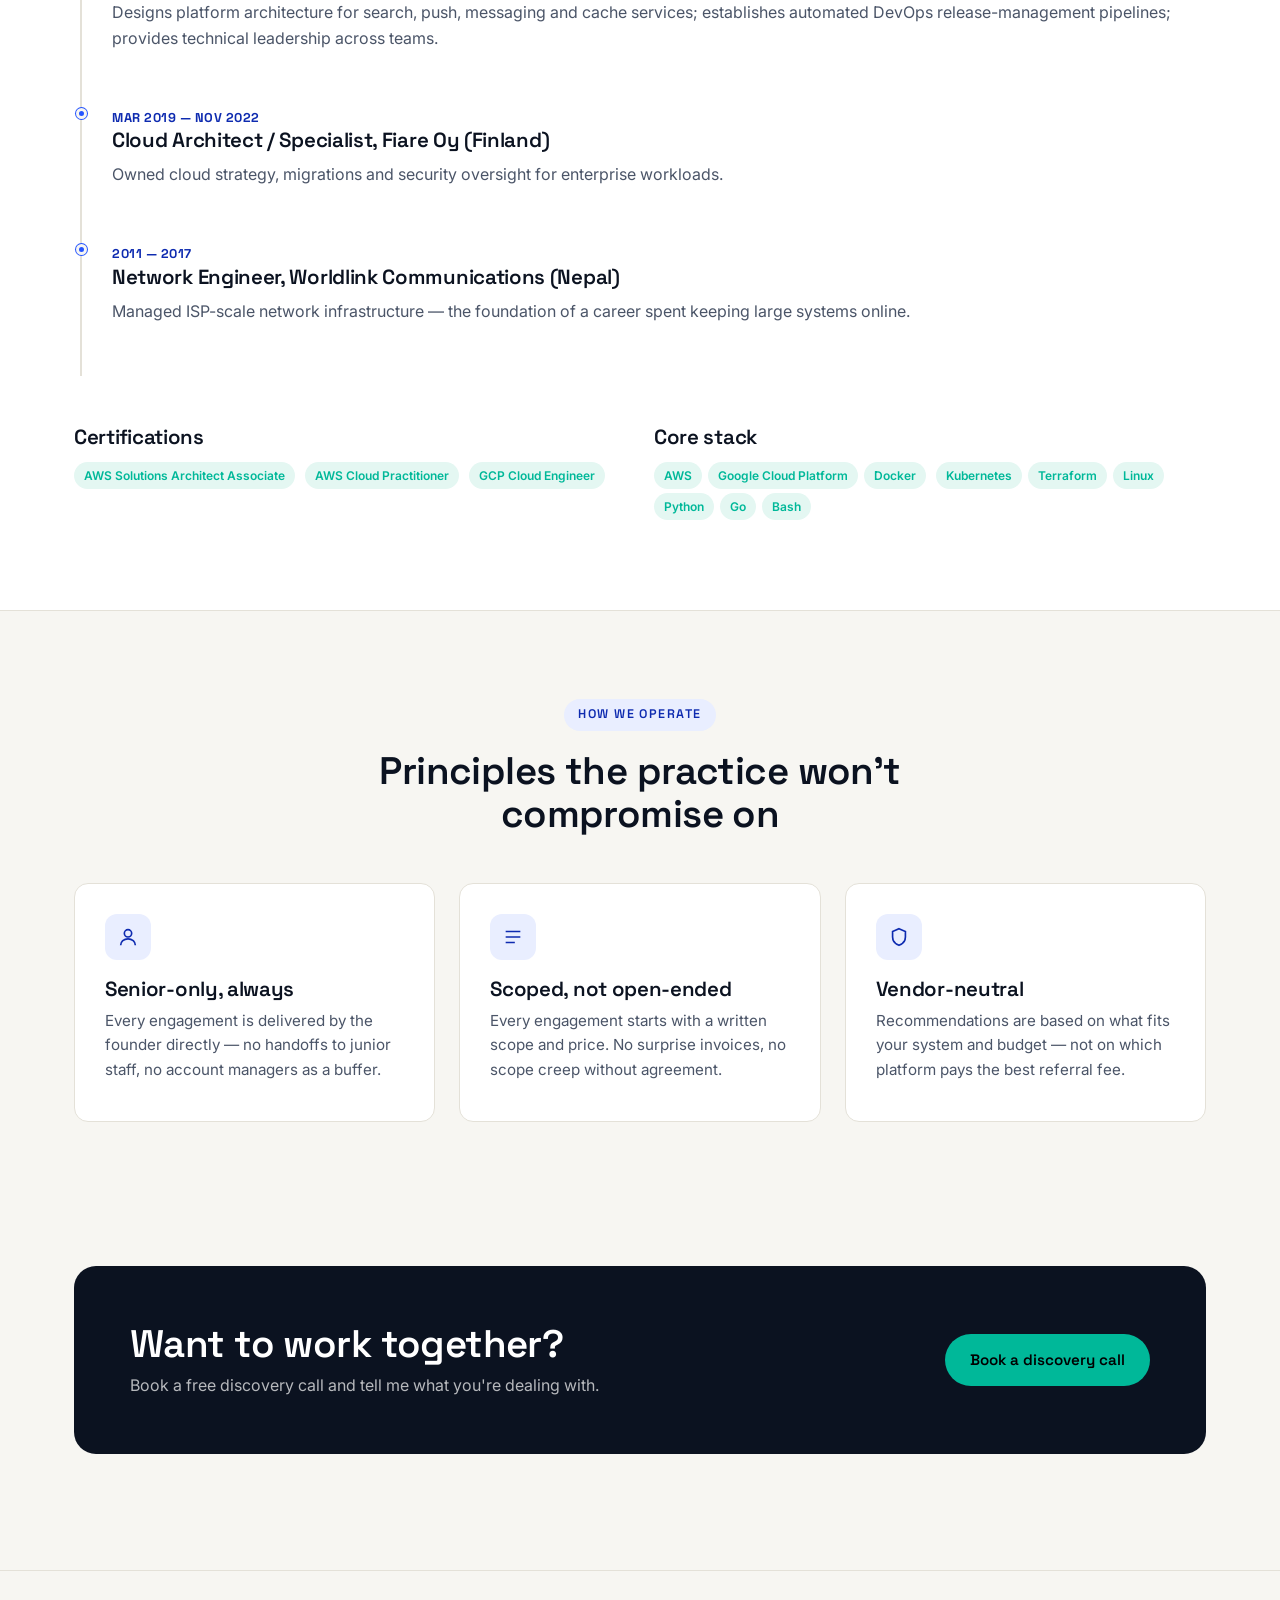
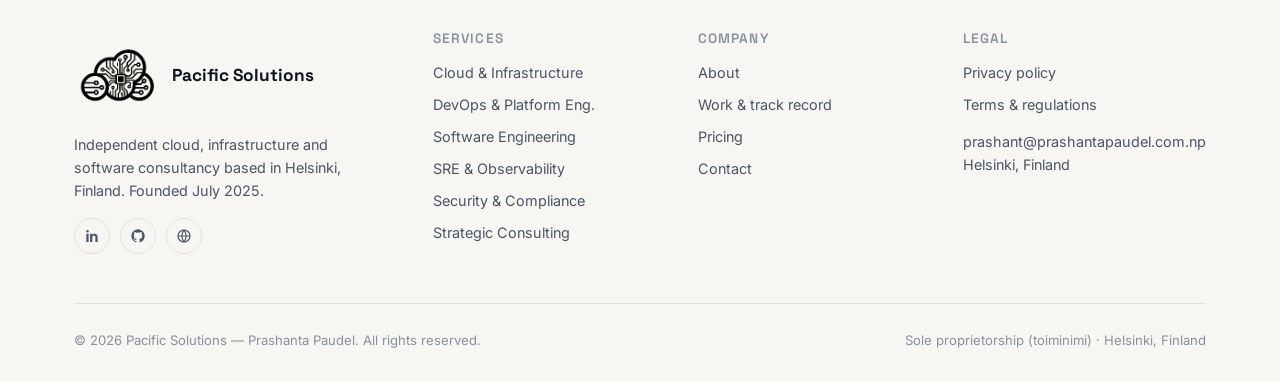
==== commit 419db640: "Refresh brand: new circuit-cloud logo, green CTA buttons, contrast fixes - Replace inline wave-mark " ====
--- a/about.html
+++ b/about.html
@@ -5,7 +5,9 @@
 <meta name="viewport" content="width=device-width, initial-scale=1, viewport-fit=cover">
 <title>About — Pacific Solutions</title>
 <meta name="description" content="Pacific Solutions is a Helsinki-based cloud, infrastructure and software consultancy founded in July 2025 by Prashanta Paudel, a Senior Cloud Architect with 14+ years of experience.">
-<link rel="icon" type="image/svg+xml" href="assets/favicon.svg">
+<link rel="icon" href="assets/logo-mark.png">
+<link rel="icon" media="(prefers-color-scheme: light)" href="assets/logo-mark.png">
+<link rel="icon" media="(prefers-color-scheme: dark)" href="assets/logo-mark-white.png">
 <link rel="preconnect" href="https://fonts.googleapis.com">
 <link rel="preconnect" href="https://fonts.gstatic.com" crossorigin>
 <link href="https://fonts.googleapis.com/css2?family=Space+Grotesk:wght@500;600;700&family=Inter:wght@400;500;600;700&display=swap" rel="stylesheet">
@@ -16,7 +18,7 @@
 <header class="site">
   <nav class="nav">
     <a href="index.html" class="brand">
-      <svg viewBox="0 0 32 32" fill="none"><rect width="32" height="32" rx="8" fill="#0B1220"/><path d="M7 21c2.5 0 2.5-3 5-3s2.5 3 5 3 2.5-3 5-3 2.5 3 5 3" stroke="#00B899" stroke-width="2.2" fill="none" stroke-linecap="round"/><path d="M7 15c2.5 0 2.5-3 5-3s2.5 3 5 3 2.5-3 5-3 2.5 3 5 3" stroke="#2454FF" stroke-width="2.2" fill="none" stroke-linecap="round" opacity="0.9"/></svg>
+      <img src="assets/logo-mark.png" alt="" class="brand-mark">
       Pacific Solutions
     </a>
     <div class="nav-links" id="navLinks">
@@ -166,7 +168,7 @@
     <div class="footer-grid">
       <div>
         <div class="brand">
-          <svg viewBox="0 0 32 32" fill="none"><rect width="32" height="32" rx="8" fill="#0B1220"/><path d="M7 21c2.5 0 2.5-3 5-3s2.5 3 5 3 2.5-3 5-3 2.5 3 5 3" stroke="#00B899" stroke-width="2.2" fill="none" stroke-linecap="round"/><path d="M7 15c2.5 0 2.5-3 5-3s2.5 3 5 3 2.5-3 5-3 2.5 3 5 3" stroke="#2454FF" stroke-width="2.2" fill="none" stroke-linecap="round" opacity="0.9"/></svg>
+          <img src="assets/logo-mark.png" alt="" class="brand-mark">
           Pacific Solutions
         </div>
         <p style="margin-top:14px; max-width:300px;">Independent cloud, infrastructure and software consultancy based in Helsinki, Finland. Founded July 2025.</p>
--- a/css/style.css
+++ b/css/style.css
@@ -25,6 +25,13 @@
   --maxw: 1180px;
   --font-display: 'Space Grotesk', 'Inter', system-ui, sans-serif;
   --font-body: 'Inter', system-ui, -apple-system, sans-serif;
+  /* Fixed tokens: intentionally identical in light and dark mode so
+     surfaces like the CTA band and embedded diagram card don't invert
+     and strand hardcoded text/art colors against a same-tone background. */
+  --cta-bg: #0B1220;
+  --cta-text: #FFFFFF;
+  --cta-text-soft: rgba(255,255,255,.7);
+  --card-fixed-bg: #FFFFFF;
   color-scheme: light;
 }
 
@@ -120,8 +127,8 @@
 .btn:active{ transform: translateY(1px); }
 .btn-primary{ background: var(--ink); color: var(--bg); }
 .btn-primary:hover{ box-shadow: var(--shadow-lg); transform: translateY(-1px); }
-.btn-accent{ background: var(--accent); color:#fff; }
-.btn-accent:hover{ box-shadow: 0 10px 30px rgba(36,84,255,.35); transform: translateY(-1px); }
+.btn-accent{ background: var(--accent-2); color: #000000; }
+.btn-accent:hover{ box-shadow: 0 10px 30px rgba(0,184,153,.35); transform: translateY(-1px); }
 .btn-outline{ background: transparent; color: var(--ink); border-color: var(--border); }
 .btn-outline:hover{ border-color: var(--ink); }
 .btn-ghost{ background: transparent; color: var(--ink-soft); padding: 13px 10px; }
@@ -142,6 +149,13 @@
 }
 .brand{ display:flex; align-items:center; gap:10px; font-family: var(--font-display); font-weight:700; font-size:1.08rem; }
 .brand svg{ width:30px; height:30px; }
+.brand-mark{ width:88px; height:88px; object-fit:contain; }
+/* Logo art is monochrome black-on-transparent; invert it in dark mode
+   so it doesn't disappear against a dark background. */
+@media (prefers-color-scheme: dark){
+  :root:not([data-theme="light"]) .brand-mark{ filter: invert(1); }
+}
+:root[data-theme="dark"] .brand-mark{ filter: invert(1); }
 .nav-links{ display:flex; align-items:center; gap:30px; }
 .nav-links a{ font-size:.93rem; color: var(--ink-soft); font-weight:500; position:relative; }
 .nav-links a:hover, .nav-links a.active{ color: var(--ink); }
@@ -177,7 +191,7 @@
 .hero h1{ margin-bottom: .4em; }
 .hero .actions{ display:flex; gap:14px; margin: 32px 0 8px; flex-wrap:wrap; }
 .hero-visual{
-  border-radius: var(--radius-l); border:1px solid var(--border); background: var(--bg-alt);
+  border-radius: var(--radius-l); border:1px solid var(--border); background: var(--card-fixed-bg);
   box-shadow: var(--shadow-lg); padding: 22px; position:relative;
 }
 .stat-strip{
@@ -262,11 +276,11 @@
 
 /* ---------- CTA band ---------- */
 .cta-band{
-  border-radius: var(--radius-l); background: var(--ink); color: var(--bg);
+  border-radius: var(--radius-l); background: var(--cta-bg); color: var(--cta-text);
   padding: 56px; display:flex; justify-content:space-between; align-items:center; gap:30px; flex-wrap:wrap;
 }
-.cta-band h2{ color:#fff; margin-bottom:.2em; }
-.cta-band p{ color: rgba(255,255,255,.65); margin:0; }
+.cta-band h2{ color: var(--cta-text); margin-bottom:.2em; }
+.cta-band p{ color: var(--cta-text-soft); margin:0; }
 
 /* ---------- Forms ---------- */
 .form-grid{ display:grid; grid-template-columns: 1fr 1fr; gap: 18px; }
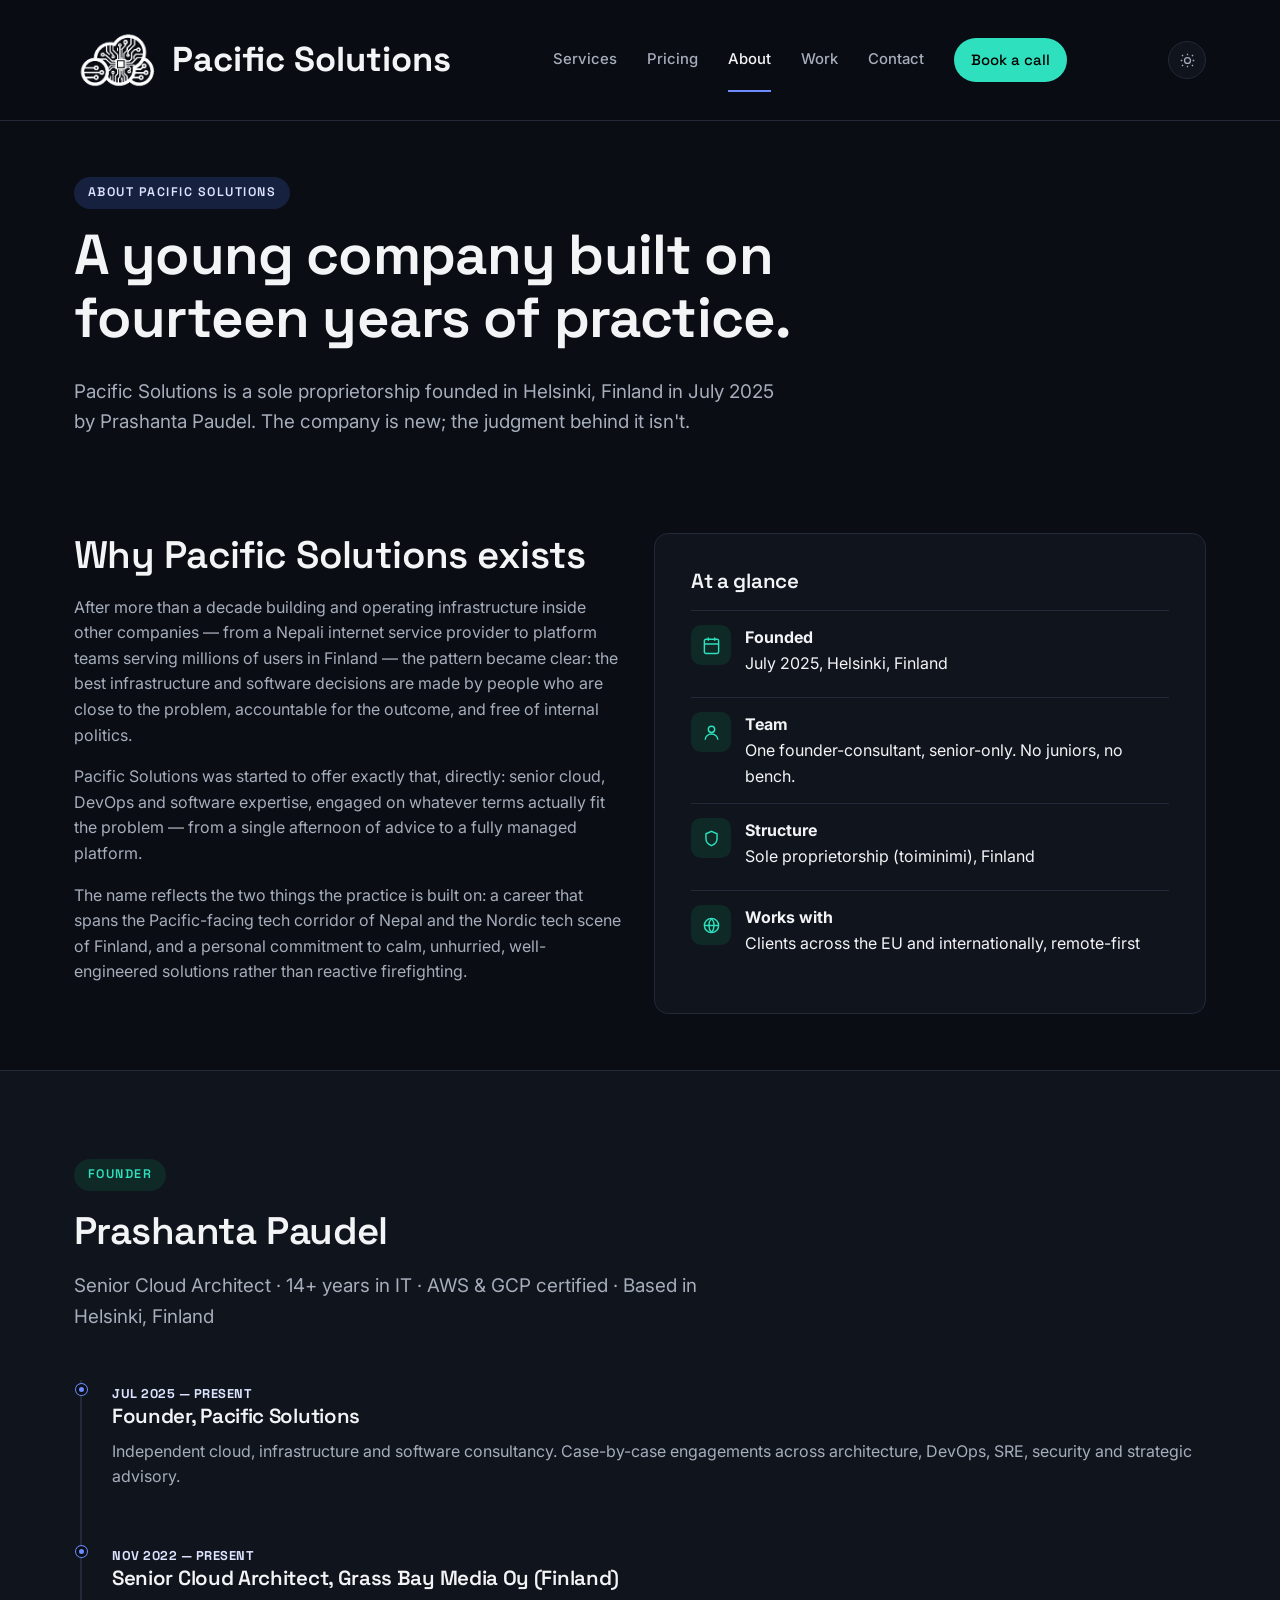
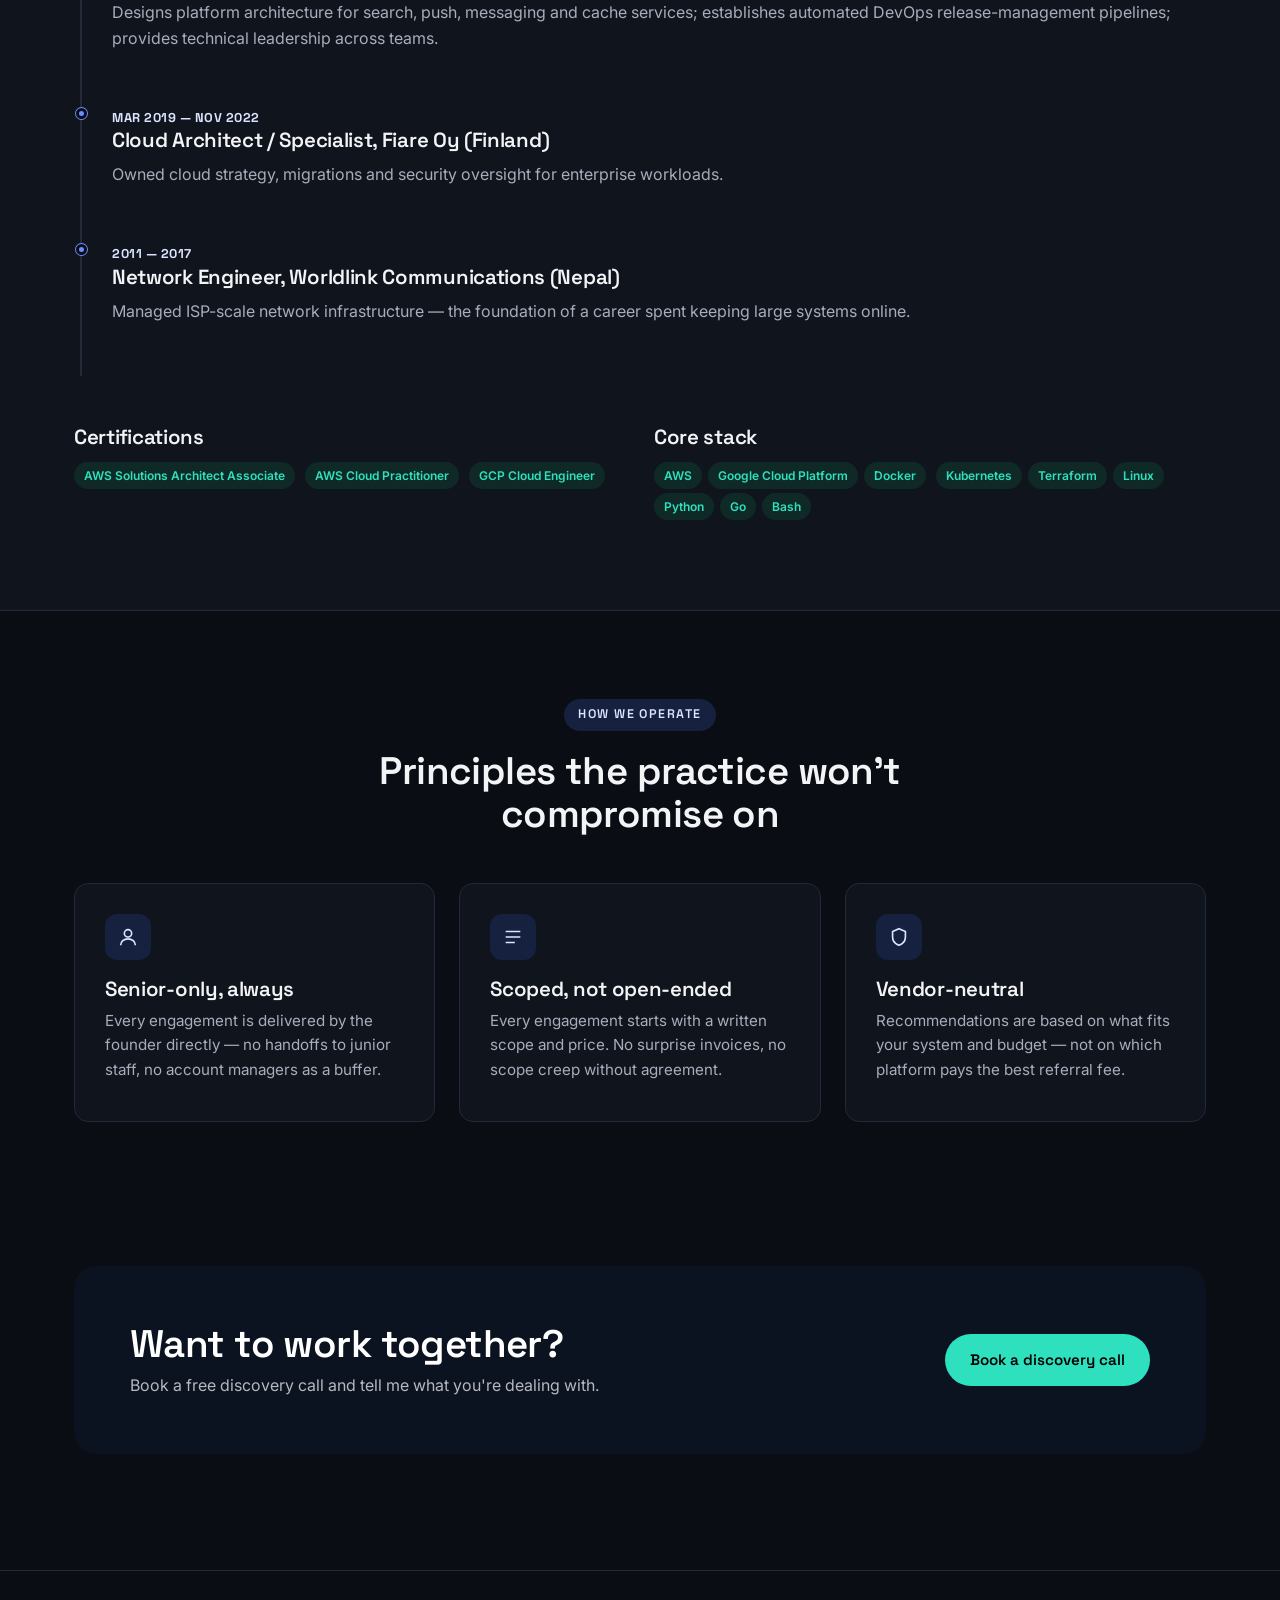
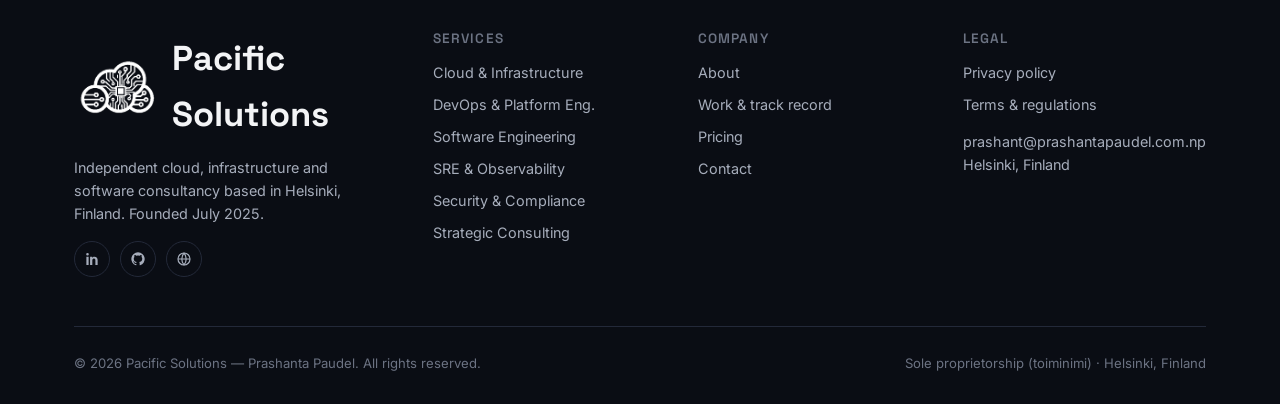
==== commit b200984b: "Default to dark theme, enlarge site name, fix header button text color - Set data-theme="dark" on <h" ====
--- a/about.html
+++ b/about.html
@@ -1,5 +1,5 @@
 <!doctype html>
-<html lang="en">
+<html lang="en" data-theme="dark">
 <head>
 <meta charset="UTF-8">
 <meta name="viewport" content="width=device-width, initial-scale=1, viewport-fit=cover">
--- a/css/style.css
+++ b/css/style.css
@@ -127,7 +127,7 @@
 .btn:active{ transform: translateY(1px); }
 .btn-primary{ background: var(--ink); color: var(--bg); }
 .btn-primary:hover{ box-shadow: var(--shadow-lg); transform: translateY(-1px); }
-.btn-accent{ background: var(--accent-2); color: #000000; }
+.btn-accent, .btn.btn-accent{ background: var(--accent-2); color: #000000; }
 .btn-accent:hover{ box-shadow: 0 10px 30px rgba(0,184,153,.35); transform: translateY(-1px); }
 .btn-outline{ background: transparent; color: var(--ink); border-color: var(--border); }
 .btn-outline:hover{ border-color: var(--ink); }
@@ -147,7 +147,7 @@
   display:flex; align-items:center; justify-content:space-between;
   padding: 16px 24px; max-width: var(--maxw); margin:0 auto;
 }
-.brand{ display:flex; align-items:center; gap:10px; font-family: var(--font-display); font-weight:700; font-size:1.08rem; }
+.brand{ display:flex; align-items:center; gap:10px; font-family: var(--font-display); font-weight:700; font-size:2.16rem; }
 .brand svg{ width:30px; height:30px; }
 .brand-mark{ width:88px; height:88px; object-fit:contain; }
 /* Logo art is monochrome black-on-transparent; invert it in dark mode
